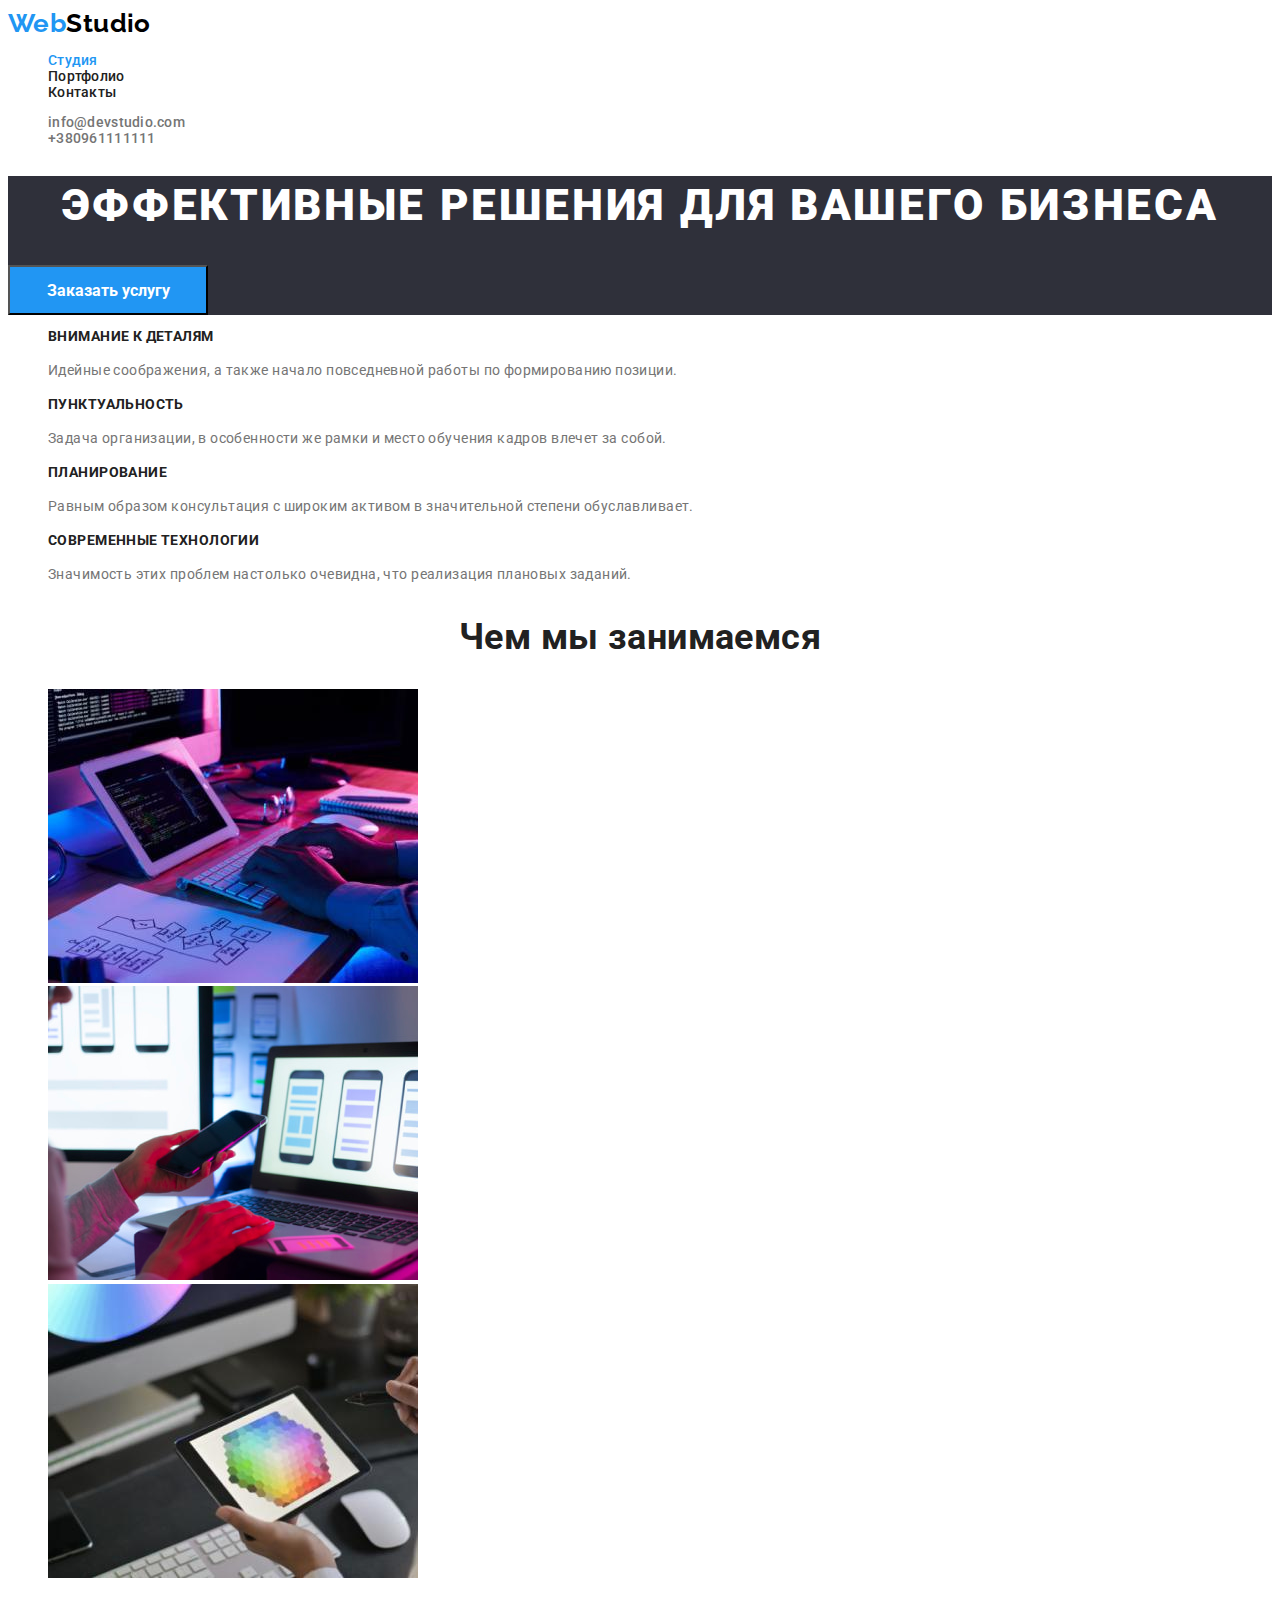
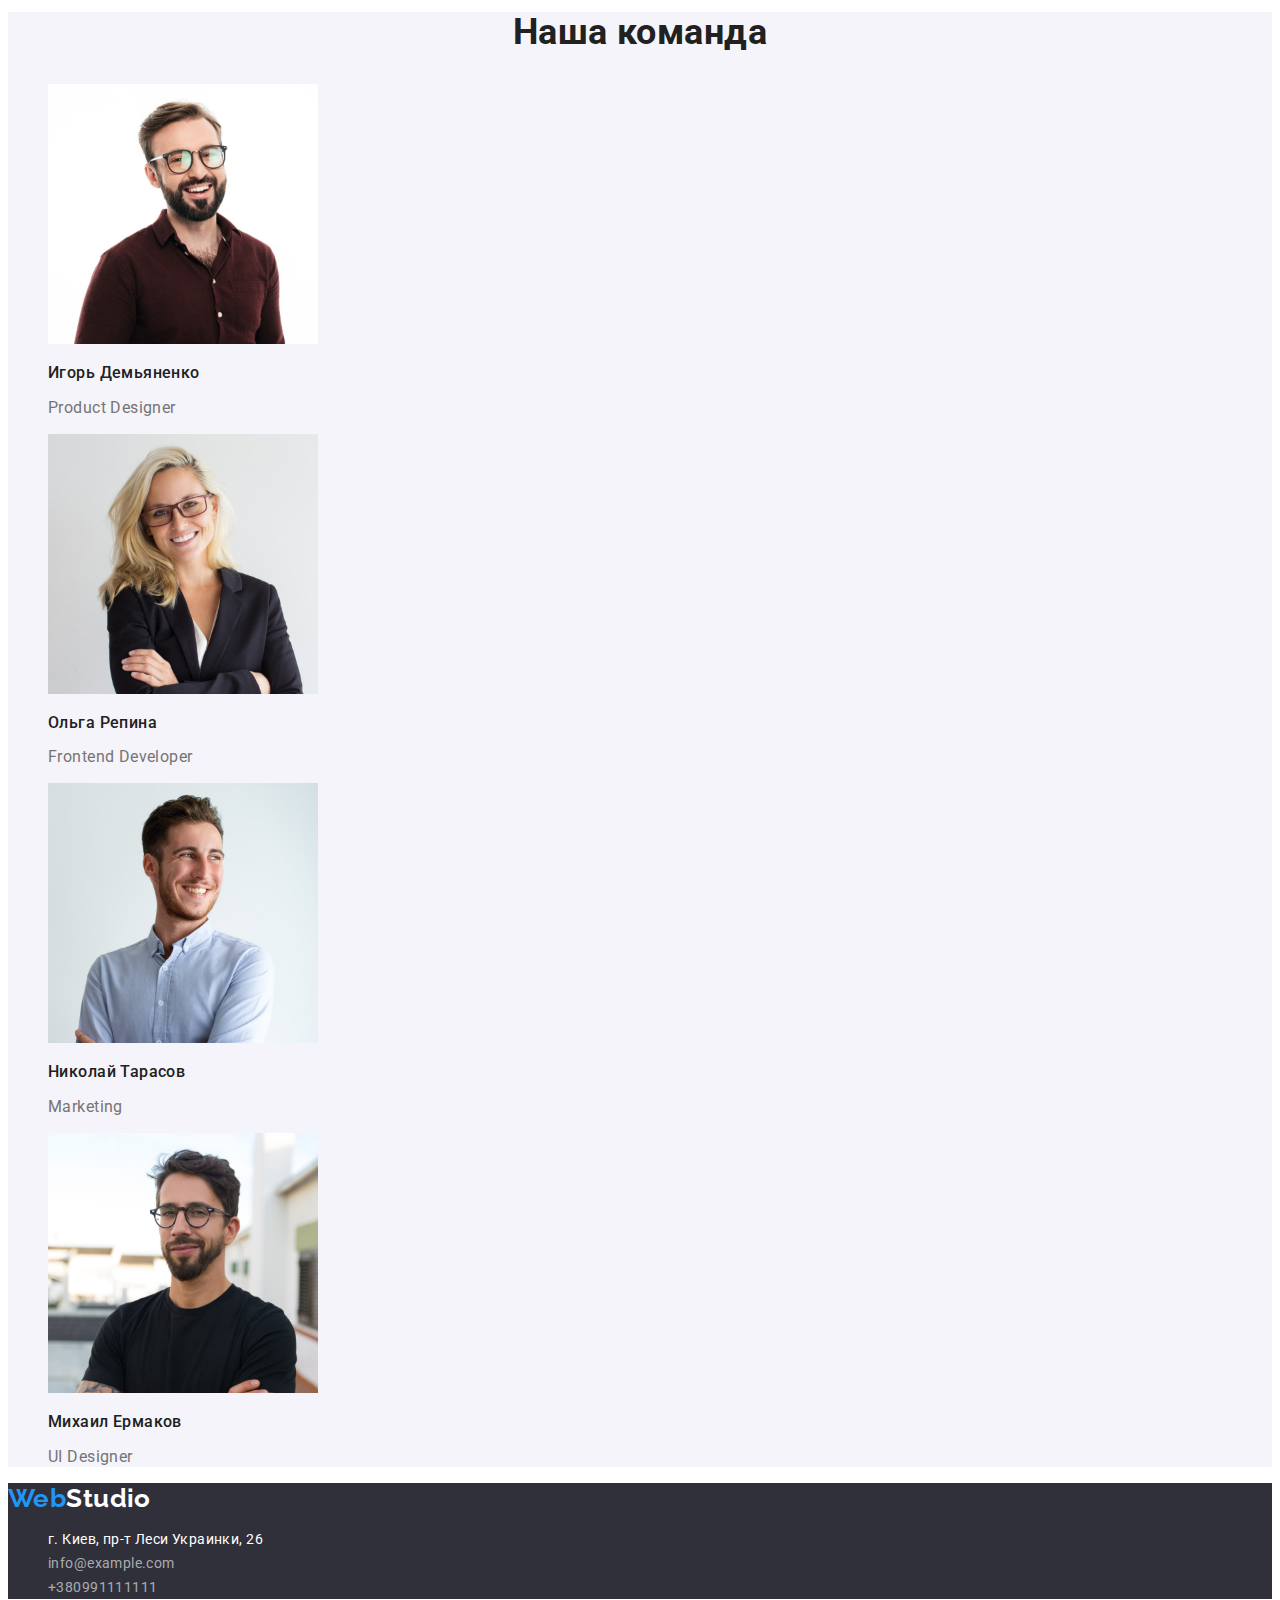
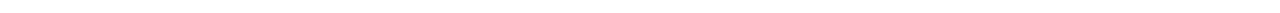
==== index.html @ 432b56c3 "Initial commit" ====
<!DOCTYPE html>
<html lang="ru">
  <head>
    <meta charset="UTF-8" />
    <meta http-equiv="X-UA-Compatible" content="IE=edge" />
    <meta name="viewport" content="width=device-width, initial-scale=1.0" />
    <link rel="stylesheet" href="./css/style.css" />
    <title>Webstudio</title>
    <link rel="preconnect" href="https://fonts.googleapis.com" />
    <link rel="preconnect" href="https://fonts.gstatic.com" crossorigin />
    <link
      href="https://fonts.googleapis.com/css2?family=Raleway:wght@700&family=Roboto:wght@400;500;700;900&display=swap"
      rel="stylesheet"
    />
  </head>

  <body>
    <header class="header">
      <!-- Лого -->
      <a href="./index.html" class="logo primary"
        >Web<span class="logo secondary">Studio</span></a
      >
      <!-- Навигация -->
      <nav class="nav">
        <ul class="site-nav list">
          <li class="site-nav-item">
            <a class="link current" href="./index.html">Студия</a>
          </li>
          <li class="site-nav-item">
            <a href="./portfolio.html">Портфолио</a>
          </li>
          <li class="site-nav item"><a href="">Контакты</a></li>
        </ul>
      </nav>
      <!-- Контакты -->
      <ul class="contact-nav list">
        <li class="contact-nav item">
          <a href="mailto:info@devstudio.com">info@devstudio.com</a>
        </li>
        <li class="contact-nav item">
          <a href="tel:+380961111111">+380961111111</a>
        </li>
      </ul>
    </header>
    <main>
      <!-- Герой -->
      <section class="hero">
        <h1 class="hero-title">Эффективные решения для вашего бизнеса</h1>
        <button class="button hero" type="button">Заказать услугу</button>
      </section>
      <!-- Преимущества -->
      <section class="features">
        <ul class="features-list">
          <li class="features-list-item">
            <h3 class="features-title">Внимание к деталям</h3>
            <p class="features-text">
              Идейные соображения, а также начало повседневной работы по
              формированию позиции.
            </p>
          </li>
          <li class="features-list-item">
            <h3 class="features-title">Пунктуальность</h3>
            <p class="features-text">
              Задача организации, в особенности же рамки и место обучения кадров
              влечет за собой.
            </p>
          </li>
          <li class="features-list-item">
            <h3 class="features-title">Планирование</h3>
            <p class="features-text">
              Равным образом консультация с широким активом в значительной
              степени обуславливает.
            </p>
          </li>
          <li class="features-list-item">
            <h3 class="features-title">Современные технологии</h3>
            <p class="features-text">
              Значимость этих проблем настолько очевидна, что реализация
              плановых заданий.
            </p>
          </li>
        </ul>
      </section>
      <section class="section">
        <!-- Чем мы занимаемся -->
        <h2 class="section-title">Чем мы занимаемся</h2>
        <ul class="list">
          <li>
            <img
              src="./images/studio/img5.jpg"
              alt="Наш код"
              width="370"
              height="294"
            />
          </li>
          <li>
            <img
              src="./images/studio/img6.jpg"
              alt="Наш дизайн"
              width="370"
              height="294"
            />
          </li>
          <li>
            <img
              src="./images/studio/img7.jpg"
              alt="Наше приложение"
              width="370"
              height="294"
            />
          </li>
        </ul>
      </section>
      <section class="team">
        <!-- Команда -->
        <h2 class="team-title">Наша команда</h2>
        <ul class="team-list list">
          <li class="team-item">
            <img
              src="./images/studio/img1.jpg"
              alt="Игорь Демьяненко"
              width="270"
              height="260"
            />
            <h3 class="team-title-name">Игорь Демьяненко</h3>
            <p class="team-discription">Product Designer</p>
          </li>
          <li class="team-item">
            <img
              src="./images/studio/img2.jpg"
              alt="Ольга Репина"
              width="270"
              height="260"
            />
            <h3 class="team-title-name">Ольга Репина</h3>
            <p class="team-discription">Frontend Developer</p>
          </li>
          <li class="team-item">
            <img
              src="./images/studio/img3.jpg"
              alt="Николай Тарасов"
              width="270"
              height="260"
            />
            <h3 class="team-title-name">Николай Тарасов</h3>
            <p class="team-discription">Marketing</p>
          </li>
          <li class="team-item">
            <img
              src="./images/studio/img4.jpg"
              alt="Михаил Ермаков"
              width="270"
              height="260"
            />
            <h3 class="team-title-name">Михаил Ермаков</h3>
            <p class="team-discription">UI Designer</p>
          </li>
        </ul>
      </section>
    </main>
    <footer class="footer">
      <!-- Футер -->
      <a href="./index.html" class="logo primary"
        >Web<span class="logo footer">Studio</span></a
      >
      <address>
        <ul class="list">
          <li class="footer-link">
            <a
              target="_blank"
              rel="noopener noreferrer"
              href="https://goo.gl/maps/xk3SuX6XyrTpY8Za6"
              >г. Киев, пр-т Леси Украинки, 26</a
            >
          </li>
          <li class="footer-item">
            <a href="mailto:info@example.com">info@example.com</a>
          </li>
          <li class="footer-item">
            <a href="tel:+380991111111">+380991111111</a>
          </li>
        </ul>
      </address>
    </footer>
  </body>
</html>
---- css/style.css ----
:root {
  --primary-text-color: #212121;
  --title-text-color: #757575;
  --accent-color: #2196f3;
}

body {
  background-color: #ffffff;
  color: var(--primary-text-color);
  font-family: "Roboto", sans-serif;
  letter-spacing: 0.03em;
  font-size: 14px;
  line-height: 1.14;
}

.list {
  list-style: none;
}
/* Веб-студия */

/* Основной цвет текста #212121 */
/* Вторичный цвет текста #757575*/

/* Белый #ffffff; */
/* Акцент #2196F3;
/* Вторичный #F5F4FA */

/* Logo */
.logo {
  font-family: "Raleway", sans-serif;
  font-weight: 700;
  font-size: 26px;
  line-height: 1.19;
  color: var(--accent-color);
  text-decoration: none;
}
.logo.secondary {
  color: #000000;
}
.logo.footer {
  color: #ffffff;
}
/* .logo:hover, .logo:focus {
    color: var(--primary-text-color);
} */
/* Site-nav */
.site-nav.list .link.current {
  color: var(--accent-color);
}

.site-nav a {
  color: var(--primary-text-color);
}

.site-nav a:hover,
.site-nav a:focus {
  color: var(--accent-color);
}
.site-nav {
  font-weight: 500;
  letter-spacing: 0.02em;
  color: var(--primary-text-color);
}
.site-nav a {
  text-decoration: none;
}

/* Contact-nav */
.contact-nav {
  font-weight: 500;
  letter-spacing: 0.02em;
}
.contact-nav a {
  color: var(--title-text-color);
  text-decoration: none;
}
.contact-nav a:hover,
.contact-nav a:focus {
  color: var(--accent-color);
}
/* Герой */

.hero {
  background-color: #2f303a;
  color: #ffffff;
}
.hero-title {
  font-weight: 900;
  font-size: 44px;
  line-height: 1.36;
  text-align: center;
  text-transform: uppercase;
  letter-spacing: 0.06em;
}
.button {
  font-family: "Roboto", sans-serif;
  width: 200px;
  height: 50px;
  background: var(--accent-color);
  font-weight: 700;
  font-size: 16px;
  line-height: 1.87;
  text-align: center;
  cursor: pointer;
  color: #ffffff;
}
.button:hover,
.button:focus {
  background-color: #1373c2;
  color: #ffffff;
}
/* Преимущества */
.features-title {
  font-weight: 700;
  text-transform: uppercase;
  font-size: 14px;
}
.features-text {
  line-height: 1.71;
  color: var(--title-text-color);
}
.features-list .title {
  color: var(--primary-text-color);
}
.features-list {
  list-style: none;
}
/* Чем мы занимаемся*/
.section-title {
  font-weight: 700;
  font-size: 36px;
  color: var(--primary-text-color);
  line-height: 1.16;
  text-align: center;
}

/* Команда */
.team {
  background-color: #f5f4fa;
}
.team-title {
  font-weight: 700;
  font-size: 36px;
  line-height: 1.16;
  color: var(--primary-text-color);
  text-align: center;
}
.team-title-name {
  font-weight: 500;
  font-size: 16px;
  line-height: 1.18;
  color: var(--primary-text-color);
}
.team-discription {
  font-size: 16px;
  line-height: 1.18;
  color: var(--title-text-color);
}
/* Футер */
.footer {
  background: #2f303a;
}
.footer a {
  text-decoration: none;
}
a[href="https://goo.gl/maps/xk3SuX6XyrTpY8Za6"]
{
  color: #ffffff;
  line-height: 1.71;
}
.footer-item a {
  font-size: 14px;
  color: rgba(255, 255, 255, 0.6);
  line-height: 1.71;
}
.footer a:hover,
.footer a:focus {
  color: var(--accent-color);
}
address li {
  font-style: normal;
}
/* Портфолио */

.portfolio-button {
  font-family: "Roboto", sans-serif;
  cursor: pointer;
  background: #f5f4fa;
  font-weight: 500;
  font-size: 16px;
  line-height: 1.62;
  text-align: center;
  width: 145px;
  height: 38px;
}
.portfolio-button:hover,
.portfolio-button:focus {
  background-color: var(--accent-color);
  color: #ffffff;
}
.works-title {
  font-weight: 700;
  font-size: 18px;
  line-height: 2;
  letter-spacing: 0.06em;
}
.works-text {
  font-size: 16px;
  line-height: 1.88;
  letter-spacing: 0.03em;
  color: var(--title-text-color);
}
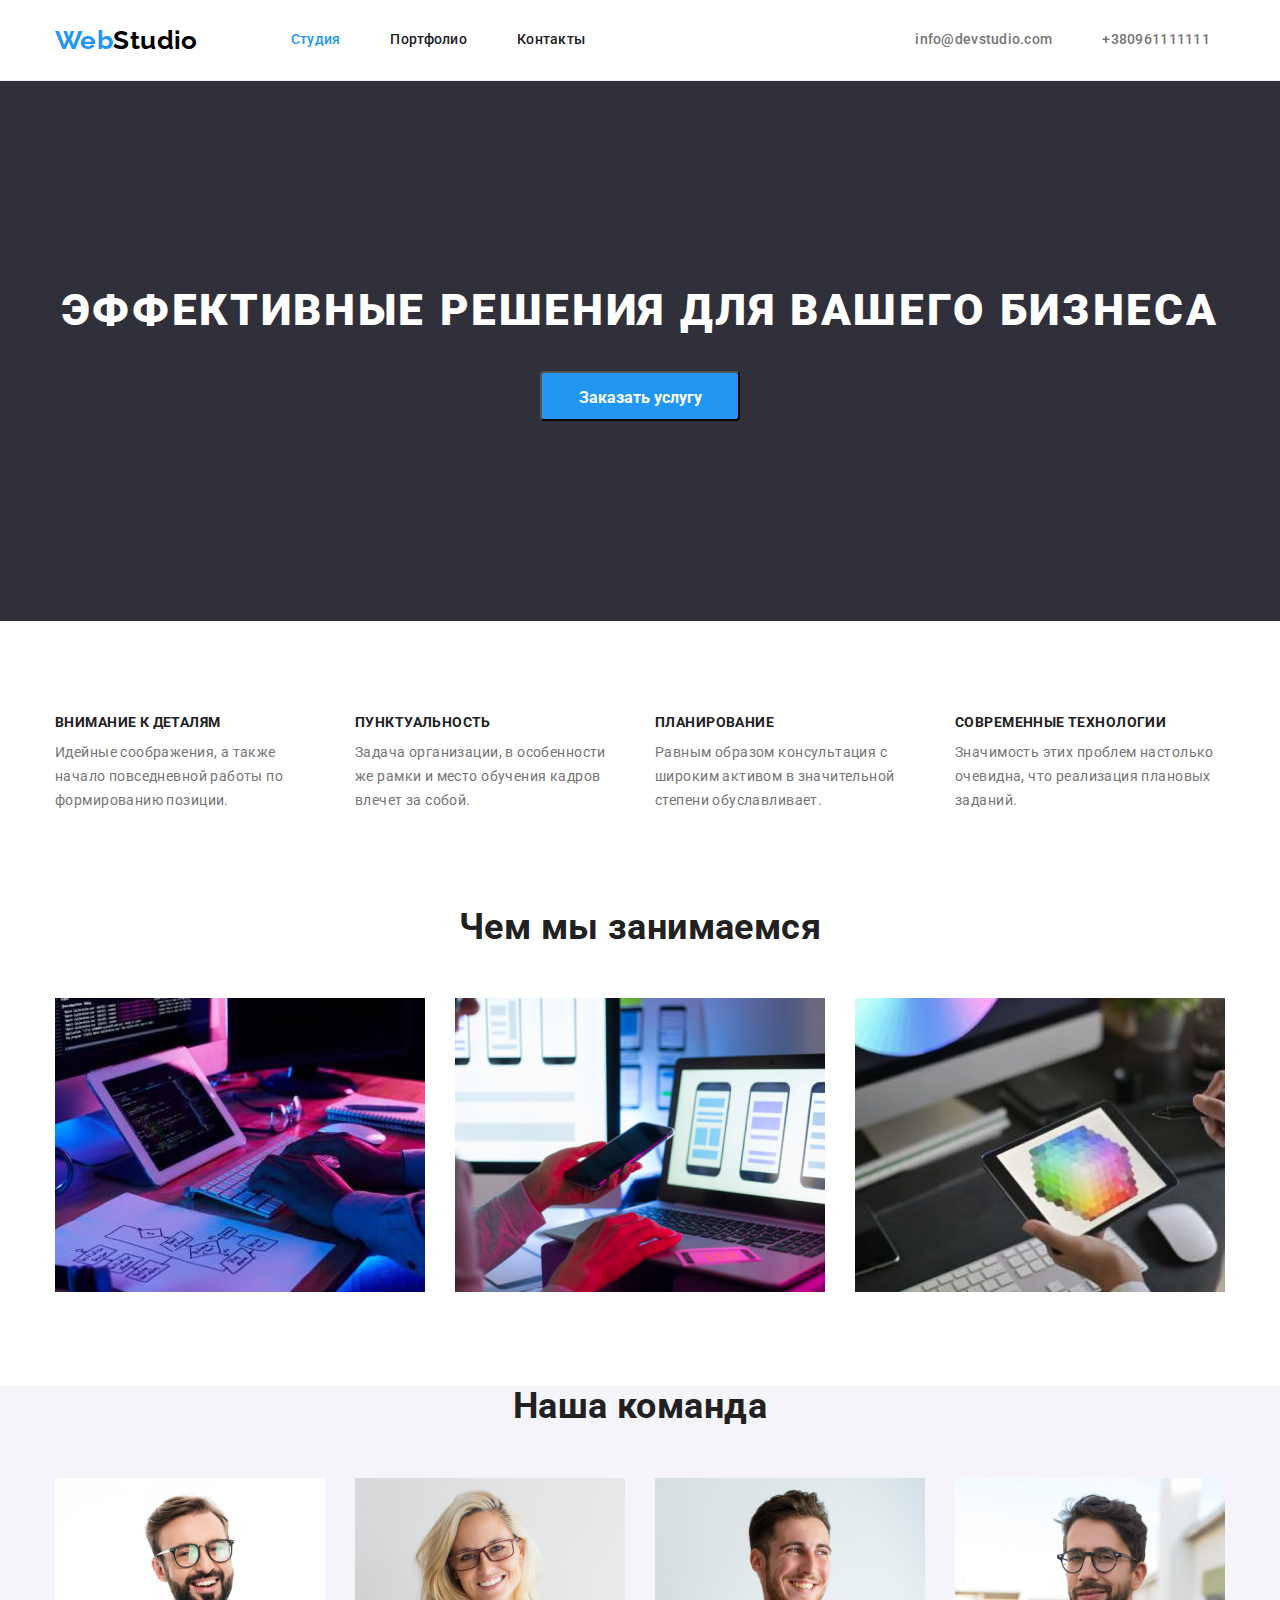
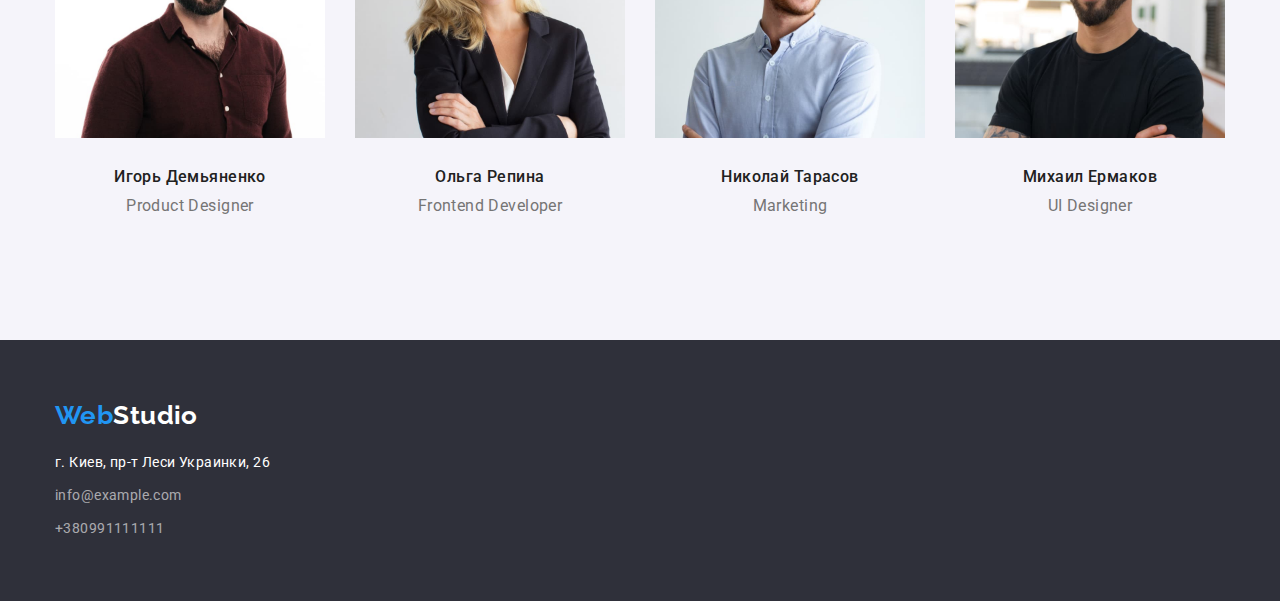
==== commit 5222f1e8: "Add files via upload" ====
--- a/index.html
+++ b/index.html
@@ -4,44 +4,51 @@
     <meta charset="UTF-8" />
     <meta http-equiv="X-UA-Compatible" content="IE=edge" />
     <meta name="viewport" content="width=device-width, initial-scale=1.0" />
+    <link
+      rel="stylesheet"
+      href="https://cdnjs.cloudflare.com/ajax/libs/modern-normalize/1.0.0/modern-normalize.min.css"
+    />
     <link rel="stylesheet" href="./css/style.css" />
     <title>Webstudio</title>
-    <link rel="preconnect" href="https://fonts.googleapis.com" />
-    <link rel="preconnect" href="https://fonts.gstatic.com" crossorigin />
     <link
       href="https://fonts.googleapis.com/css2?family=Raleway:wght@700&family=Roboto:wght@400;500;700;900&display=swap"
       rel="stylesheet"
     />
+    <link rel="preconnect" href="https://fonts.googleapis.com" />
+    <link rel="preconnect" href="https://fonts.gstatic.com" crossorigin />
   </head>
 
   <body>
     <header class="header">
-      <!-- Лого -->
-      <a href="./index.html" class="logo primary"
-        >Web<span class="logo secondary">Studio</span></a
-      >
-      <!-- Навигация -->
-      <nav class="nav">
-        <ul class="site-nav list">
-          <li class="site-nav-item">
-            <a class="link current" href="./index.html">Студия</a>
+      <div class="container main-nav">
+        <!-- Лого -->
+        <a href="./index.html" class="logo primary"
+          >Web<span class="logo secondary">Studio</span></a
+        >
+        <!-- Навигация -->
+        <nav class="nav">
+          <ul class="site-nav list">
+            <li class="site-nav-item">
+              <a class="link current" href="./index.html">Студия</a>
+            </li>
+            <li class="site-nav-item">
+              <a href="./portfolio.html">Портфолио</a>
+            </li>
+            <li class="site-nav-item"><a href="">Контакты</a></li>
+          </ul>
+        </nav>
+        <!-- Контакты -->
+        <ul class="contact-nav list">
+          <li class="contact-nav item">
+            <a href="mailto:info@devstudio.com">info@devstudio.com</a>
           </li>
-          <li class="site-nav-item">
-            <a href="./portfolio.html">Портфолио</a>
+          <li class="contact-nav item">
+            <a href="tel:+380961111111">+380961111111</a>
           </li>
-          <li class="site-nav item"><a href="">Контакты</a></li>
         </ul>
-      </nav>
-      <!-- Контакты -->
-      <ul class="contact-nav list">
-        <li class="contact-nav item">
-          <a href="mailto:info@devstudio.com">info@devstudio.com</a>
-        </li>
-        <li class="contact-nav item">
-          <a href="tel:+380961111111">+380961111111</a>
-        </li>
-      </ul>
+      </div>
     </header>
+
     <main>
       <!-- Герой -->
       <section class="hero">
@@ -50,137 +57,154 @@
       </section>
       <!-- Преимущества -->
       <section class="features">
-        <ul class="features-list">
-          <li class="features-list-item">
-            <h3 class="features-title">Внимание к деталям</h3>
-            <p class="features-text">
-              Идейные соображения, а также начало повседневной работы по
-              формированию позиции.
-            </p>
-          </li>
-          <li class="features-list-item">
-            <h3 class="features-title">Пунктуальность</h3>
-            <p class="features-text">
-              Задача организации, в особенности же рамки и место обучения кадров
-              влечет за собой.
-            </p>
-          </li>
-          <li class="features-list-item">
-            <h3 class="features-title">Планирование</h3>
-            <p class="features-text">
-              Равным образом консультация с широким активом в значительной
-              степени обуславливает.
-            </p>
-          </li>
-          <li class="features-list-item">
-            <h3 class="features-title">Современные технологии</h3>
-            <p class="features-text">
-              Значимость этих проблем настолько очевидна, что реализация
-              плановых заданий.
-            </p>
-          </li>
-        </ul>
+        <div class="container">
+          <ul class="features-list">
+            <li class="features-list-item">
+              <h3 class="features-title">Внимание к деталям</h3>
+              <p class="features-text">
+                Идейные соображения, а также начало повседневной работы по
+                формированию позиции.
+              </p>
+            </li>
+            <li class="features-list-item">
+              <h3 class="features-title">Пунктуальность</h3>
+              <p class="features-text">
+                Задача организации, в особенности же рамки и место обучения
+                кадров влечет за собой.
+              </p>
+            </li>
+            <li class="features-list-item">
+              <h3 class="features-title">Планирование</h3>
+              <p class="features-text">
+                Равным образом консультация с широким активом в значительной
+                степени обуславливает.
+              </p>
+            </li>
+            <li class="features-list-item">
+              <h3 class="features-title">Современные технологии</h3>
+              <p class="features-text">
+                Значимость этих проблем настолько очевидна, что реализация
+                плановых заданий.
+              </p>
+            </li>
+          </ul>
+        </div>
       </section>
       <section class="section">
-        <!-- Чем мы занимаемся -->
-        <h2 class="section-title">Чем мы занимаемся</h2>
-        <ul class="list">
-          <li>
-            <img
-              src="./images/studio/img5.jpg"
-              alt="Наш код"
-              width="370"
-              height="294"
-            />
-          </li>
-          <li>
-            <img
-              src="./images/studio/img6.jpg"
-              alt="Наш дизайн"
-              width="370"
-              height="294"
-            />
-          </li>
-          <li>
-            <img
-              src="./images/studio/img7.jpg"
-              alt="Наше приложение"
-              width="370"
-              height="294"
-            />
-          </li>
-        </ul>
-      </section>
+        <div class="container">
+          <!-- Чем мы занимаемся -->
+          <h2 class="section-title">Чем мы занимаемся</h2>
+
+          <ul class="section-list list">
+            <li class="section-list-item">
+              <img
+                src="./images/studio/img5.jpg"
+                alt="Наш код"
+                width="370"
+                height="294"
+              />
+            </li>
+            <li class="section-list-item">
+              <img
+                src="./images/studio/img6.jpg"
+                alt="Наш дизайн"
+                width="370"
+                height="294"
+              />
+            </li>
+            <li class="section-list-item">
+              <img
+                src="./images/studio/img7.jpg"
+                alt="Наше приложение"
+                width="370"
+                height="294"
+              />
+            </li>
+          </ul>
+        </div>
+      </section>
+      <!-- Команда -->
       <section class="team">
-        <!-- Команда -->
-        <h2 class="team-title">Наша команда</h2>
-        <ul class="team-list list">
-          <li class="team-item">
-            <img
-              src="./images/studio/img1.jpg"
-              alt="Игорь Демьяненко"
-              width="270"
-              height="260"
-            />
-            <h3 class="team-title-name">Игорь Демьяненко</h3>
-            <p class="team-discription">Product Designer</p>
-          </li>
-          <li class="team-item">
-            <img
-              src="./images/studio/img2.jpg"
-              alt="Ольга Репина"
-              width="270"
-              height="260"
-            />
-            <h3 class="team-title-name">Ольга Репина</h3>
-            <p class="team-discription">Frontend Developer</p>
-          </li>
-          <li class="team-item">
-            <img
-              src="./images/studio/img3.jpg"
-              alt="Николай Тарасов"
-              width="270"
-              height="260"
-            />
-            <h3 class="team-title-name">Николай Тарасов</h3>
-            <p class="team-discription">Marketing</p>
-          </li>
-          <li class="team-item">
-            <img
-              src="./images/studio/img4.jpg"
-              alt="Михаил Ермаков"
-              width="270"
-              height="260"
-            />
-            <h3 class="team-title-name">Михаил Ермаков</h3>
-            <p class="team-discription">UI Designer</p>
-          </li>
-        </ul>
+        <div class="container">
+          <h2 class="team-title">Наша команда</h2>
+          <ul class="team-list list">
+            <li class="team-item">
+              <img
+                src="./images/studio/img1.jpg"
+                alt="Игорь Демьяненко"
+                width="270"
+                height="260"
+              />
+              <div class="team-border">
+                <h3 class="team-title-name">Игорь Демьяненко</h3>
+                <p class="team-discription">Product Designer</p>
+              </div>
+            </li>
+            <li class="team-item">
+              <img
+                src="./images/studio/img2.jpg"
+                alt="Ольга Репина"
+                width="270"
+                height="260"
+              />
+              <div class="team-border">
+                <h3 class="team-title-name">Ольга Репина</h3>
+                <p class="team-discription">Frontend Developer</p>
+              </div>
+            </li>
+            <li class="team-item">
+              <img
+                src="./images/studio/img3.jpg"
+                alt="Николай Тарасов"
+                width="270"
+                height="260"
+              />
+              <div class="team-border">
+                <h3 class="team-title-name">Николай Тарасов</h3>
+                <p class="team-discription">Marketing</p>
+              </div>
+            </li>
+            <li class="team-item">
+              <img
+                src="./images/studio/img4.jpg"
+                alt="Михаил Ермаков"
+                width="270"
+                height="260"
+              />
+              <div class="team-border">
+                <h3 class="team-title-name">Михаил Ермаков</h3>
+                <p class="team-discription">UI Designer</p>
+              </div>
+            </li>
+          </ul>
+        </div>
       </section>
     </main>
     <footer class="footer">
-      <!-- Футер -->
-      <a href="./index.html" class="logo primary"
-        >Web<span class="logo footer">Studio</span></a
-      >
-      <address>
-        <ul class="list">
-          <li class="footer-link">
-            <a
-              target="_blank"
-              rel="noopener noreferrer"
-              href="https://goo.gl/maps/xk3SuX6XyrTpY8Za6"
-              >г. Киев, пр-т Леси Украинки, 26</a
-            >
-          </li>
-          <li class="footer-item">
-            <a href="mailto:info@example.com">info@example.com</a>
-          </li>
-          <li class="footer-item">
-            <a href="tel:+380991111111">+380991111111</a>
-          </li>
-        </ul>
-      </address>
+      <div class="container">
+        <!-- Футер -->
+        <a href="./index.html" class="logo primary footer-logo"
+          >Web<span class="logo footer footer-logo">Studio</span></a
+        >
+        <address>
+          <ul class="address list">
+            <li class="footer-link">
+              <a
+                target="_blank"
+                rel="noopener noreferrer"
+                href="https://goo.gl/maps/xk3SuX6XyrTpY8Za6"
+                >г. Киев, пр-т Леси Украинки, 26</a
+              >
+            </li>
+            <li class="footer-item">
+              <a href="mailto:info@example.com">info@example.com</a>
+            </li>
+            <li class="footer-item">
+              <a href="tel:+380991111111">+380991111111</a>
+            </li>
+          </ul>
+        </address>
+      </div>
     </footer>
   </body>
 </html>
--- a/css/style.css
+++ b/css/style.css
@@ -5,15 +5,41 @@
 }
 
 body {
+  font-family: "Roboto", sans-serif;
   background-color: #ffffff;
   color: var(--primary-text-color);
-  font-family: "Roboto", sans-serif;
   letter-spacing: 0.03em;
   font-size: 14px;
   line-height: 1.14;
-}
-
+  font-style: normal;
+}
+.container {
+  margin-left: auto;
+  margin-right: auto;
+  padding-left: 15px;
+  padding-right: 15px;
+
+  width: 1200px;
+  /* outline: 2px solid tomato; */
+}
+img {
+  display: block;
+}
+.header {
+  border-bottom: 1px solid #ececec;
+}
+
+h1,
+h2,
+h3,
+h4,
+p {
+  margin-top: 0;
+  margin-bottom: 0;
+}
 .list {
+  padding: 0;
+  margin: 0;
   list-style: none;
 }
 /* Веб-студия */
@@ -44,12 +70,30 @@
     color: var(--primary-text-color);
 } */
 /* Site-nav */
+.main-nav {
+  display: flex;
+  align-items: center;
+}
+
 .site-nav.list .link.current {
   color: var(--accent-color);
 }
 
+.site-nav .site-nav-item:not(:last-child) {
+  margin-right: 50px;
+}
+
+.site-nav {
+  margin-right: 330px;
+  display: flex;
+  margin-left: 93px;
+}
+
 .site-nav a {
   color: var(--primary-text-color);
+  display: block;
+  padding-top: 32px;
+  padding-bottom: 32px;
 }
 
 .site-nav a:hover,
@@ -67,10 +111,18 @@
 
 /* Contact-nav */
 .contact-nav {
+  display: flex;
+
   font-weight: 500;
   letter-spacing: 0.02em;
 }
+.contact-nav.list .item + .item {
+  margin-left: 50px;
+}
 .contact-nav a {
+  padding-top: 32px;
+  padding-bottom: 32px;
+
   color: var(--title-text-color);
   text-decoration: none;
 }
@@ -81,10 +133,16 @@
 /* Герой */
 
 .hero {
+  /* margin-bottom: 94px; */
+
   background-color: #2f303a;
   color: #ffffff;
+  text-align: center;
 }
 .hero-title {
+  padding-top: 200px;
+  padding-bottom: 30px;
+
   font-weight: 900;
   font-size: 44px;
   line-height: 1.36;
@@ -93,8 +151,13 @@
   letter-spacing: 0.06em;
 }
 .button {
+  display: inline-block;
+  border-radius: 4px;
+  padding: 10px 32px;
+  margin-bottom: 200px;
+
   font-family: "Roboto", sans-serif;
-  width: 200px;
+  min-width: 200px;
   height: 50px;
   background: var(--accent-color);
   font-weight: 700;
@@ -103,6 +166,7 @@
   text-align: center;
   cursor: pointer;
   color: #ffffff;
+  text-align: center;
 }
 .button:hover,
 .button:focus {
@@ -110,7 +174,14 @@
   color: #ffffff;
 }
 /* Преимущества */
+.features {
+  padding-top: 94px;
+  padding-bottom: 94px;
+}
 .features-title {
+  padding: 0;
+  margin-bottom: 10px;
+
   font-weight: 700;
   text-transform: uppercase;
   font-size: 14px;
@@ -123,35 +194,91 @@
   color: var(--primary-text-color);
 }
 .features-list {
+  padding: 0;
+  margin: 0;
+
   list-style: none;
 }
+
+.features-list {
+  display: flex;
+  flex-wrap: wrap;
+  margin-left: auto;
+  margin-right: auto;
+}
+
+.features-list-item {
+  width: 270px;
+}
+
+.features-list .features-list-item + .features-list-item {
+  margin-left: 30px;
+}
+
 /* Чем мы занимаемся*/
+
+.section {
+  padding-bottom: 94px;
+}
+.section-list {
+  display: flex;
+  flex-wrap: wrap;
+  margin-left: auto;
+  margin-right: auto;
+}
 .section-title {
+  padding-bottom: 50px;
+
   font-weight: 700;
   font-size: 36px;
   color: var(--primary-text-color);
   line-height: 1.16;
   text-align: center;
 }
-
+.section-list .section-list-item + .section-list-item {
+  margin-left: 30px;
+}
 /* Команда */
 .team {
   background-color: #f5f4fa;
 }
+
 .team-title {
+  padding-bottom: 50px;
+
   font-weight: 700;
   font-size: 36px;
   line-height: 1.16;
   color: var(--primary-text-color);
   text-align: center;
 }
+.team-list {
+  padding-bottom: 94px;
+
+  display: flex;
+  flex-wrap: wrap;
+  margin-left: auto;
+  margin-right: auto;
+  text-align: center;
+}
+.team-border {
+  padding-top: 30px;
+  padding-bottom: 30px;
+}
+.team-list .team-item + .team-item {
+  margin-left: 30px;
+}
 .team-title-name {
+  margin-bottom: 10px;
+
   font-weight: 500;
   font-size: 16px;
   line-height: 1.18;
   color: var(--primary-text-color);
 }
 .team-discription {
+  /* margin-bottom: 30px; */
+
   font-size: 16px;
   line-height: 1.18;
   color: var(--title-text-color);
@@ -161,7 +288,12 @@
   background: #2f303a;
 }
 .footer a {
+  display: block;
   text-decoration: none;
+}
+.footer-logo {
+  padding-top: 60px;
+  padding-bottom: 20px;
 }
 a[href="https://goo.gl/maps/xk3SuX6XyrTpY8Za6"]
 {
@@ -177,12 +309,23 @@
 .footer a:focus {
   color: var(--accent-color);
 }
+.address .footer-item {
+  padding-top: 9px;
+}
+.address {
+  padding-bottom: 60px;
+}
 address li {
   font-style: normal;
+  margin-bottom: 0;
 }
 /* Портфолио */
 
 .portfolio-button {
+  display: inline-block;
+  border-radius: 4px;
+  padding: 6px 22px;
+
   font-family: "Roboto", sans-serif;
   cursor: pointer;
   background: #f5f4fa;
@@ -190,15 +333,35 @@
   font-size: 16px;
   line-height: 1.62;
   text-align: center;
-  width: 145px;
+  min-width: 73px;
   height: 38px;
-}
+  border-color: transparent;
+}
+
+.button-item {
+  margin-right: 8px;
+}
+.button-item:not(:last-child) {
+  margin-right: 8px;
+}
+
 .portfolio-button:hover,
 .portfolio-button:focus {
   background-color: var(--accent-color);
   color: #ffffff;
 }
+.button-list {
+  padding-top: 94px;
+  padding-bottom: 50px;
+  display: flex;
+  justify-content: center;
+}
+.button-title {
+  text-align: center;
+}
 .works-title {
+  margin-bottom: 4px;
+
   font-weight: 700;
   font-size: 18px;
   line-height: 2;
@@ -210,3 +373,66 @@
   letter-spacing: 0.03em;
   color: var(--title-text-color);
 }
+.works-list {
+  display: flex;
+  flex-wrap: wrap;
+  margin-left: auto;
+  margin-right: auto;
+  padding-bottom: 94px;
+}
+
+.works-item {
+  margin-right: 30px;
+  margin-bottom: 30px;
+}
+.works-item:nth-child(3n) {
+  margin-right: 0;
+}
+.works-item:nth-last-child(-n + 3) {
+  margin-bottom: 0;
+}
+.border {
+  background: #ffffff;
+  border: 1px solid #eeeeee;
+  padding-right: 24px;
+  padding-left: 24px;
+  padding-top: 20px;
+  padding-bottom: 20px;
+}
+
+/* .works-item {
+  width: calc((100% - 60px) / 3);
+  margin-right: 30px;
+  border-bottom: 1px solid #EEEEEE;
+  border-left: 1px solid #EEEEEE;
+  border-right: 1px solid #EEEEEE;
+  margin-bottom: 30px;
+  }
+  
+
+.works-item:nth-child(3n) {
+  margin-right: 0;
+}
+.works-item:nth-last-child(-n + 3) {
+  margin-bottom: 0;
+}
+.works-title {
+  margin: 20px 24px 4px 24px;
+}
+.works-text {
+  margin: 0px 24px 20px 24px;
+}  */
+
+.visually-hidden {
+  position: absolute;
+  width: 1px;
+  height: 1px;
+  margin: -1px;
+  border: 0;
+  padding: 0;
+
+  white-space: nowrap;
+  clip-path: inset(100%);
+  clip: rect(0 0 0 0);
+  overflow: hidden;
+}
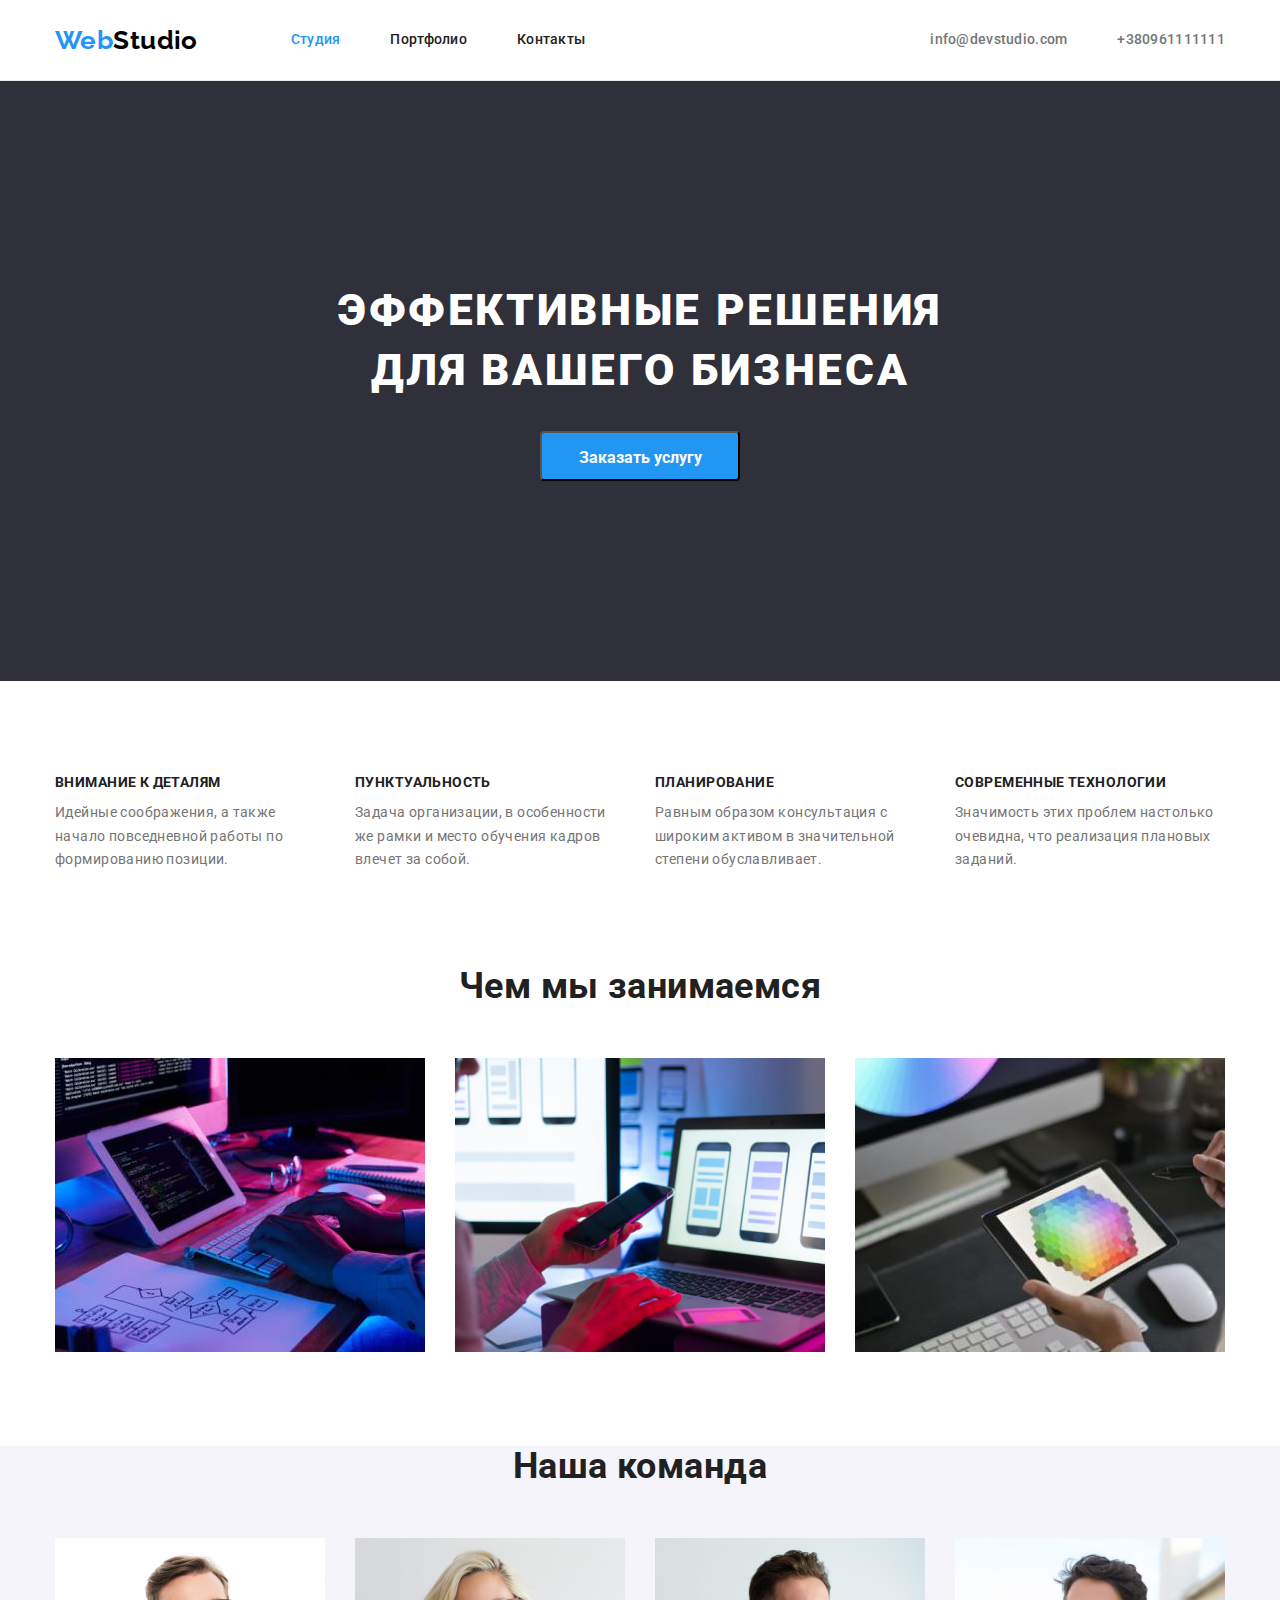
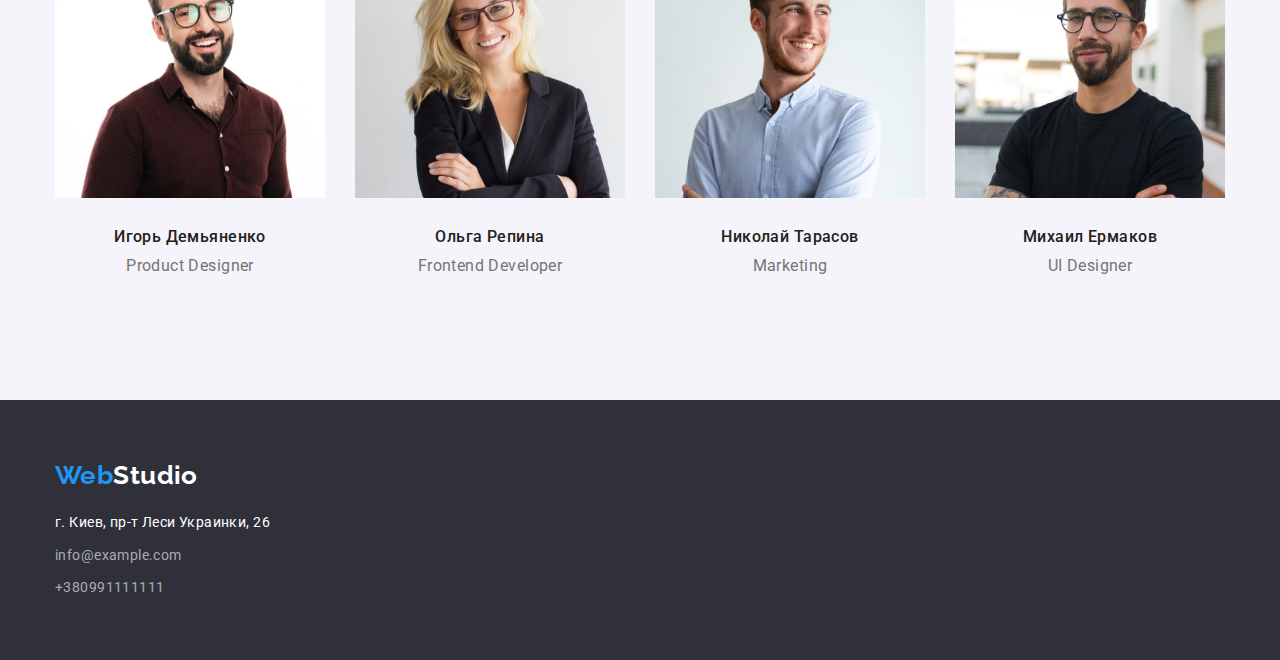
==== commit 5eacb4f5: "correcting mistakes" ====
--- a/index.html
+++ b/index.html
@@ -52,7 +52,10 @@
     <main>
       <!-- Герой -->
       <section class="hero">
-        <h1 class="hero-title">Эффективные решения для вашего бизнеса</h1>
+        <h1 class="hero-title">
+          Эффективные решения <br />
+          для вашего бизнеса
+        </h1>
         <button class="button hero" type="button">Заказать услугу</button>
       </section>
       <!-- Преимущества -->
--- a/css/style.css
+++ b/css/style.css
@@ -60,6 +60,9 @@
   color: var(--accent-color);
   text-decoration: none;
 }
+.main-nav .logo.primary {
+  margin-right: 93px;
+}
 .logo.secondary {
   color: #000000;
 }
@@ -84,9 +87,8 @@
 }
 
 .site-nav {
-  margin-right: 330px;
-  display: flex;
-  margin-left: 93px;
+  /* margin-right: 330px; */
+  display: flex;
 }
 
 .site-nav a {
@@ -112,6 +114,7 @@
 /* Contact-nav */
 .contact-nav {
   display: flex;
+  margin-left: auto;
 
   font-weight: 500;
   letter-spacing: 0.02em;
@@ -227,7 +230,7 @@
   margin-right: auto;
 }
 .section-title {
-  padding-bottom: 50px;
+  margin-bottom: 50px;
 
   font-weight: 700;
   font-size: 36px;
@@ -241,10 +244,11 @@
 /* Команда */
 .team {
   background-color: #f5f4fa;
+  padding-bottom: 94px;
 }
 
 .team-title {
-  padding-bottom: 50px;
+  margin-bottom: 50px;
 
   font-weight: 700;
   font-size: 36px;
@@ -253,8 +257,6 @@
   text-align: center;
 }
 .team-list {
-  padding-bottom: 94px;
-
   display: flex;
   flex-wrap: wrap;
   margin-left: auto;
@@ -285,6 +287,9 @@
 }
 /* Футер */
 .footer {
+  padding-top: 60px;
+  padding-bottom: 60px;
+
   background: #2f303a;
 }
 .footer a {
@@ -292,8 +297,7 @@
   text-decoration: none;
 }
 .footer-logo {
-  padding-top: 60px;
-  padding-bottom: 20px;
+  margin-bottom: 20px;
 }
 a[href="https://goo.gl/maps/xk3SuX6XyrTpY8Za6"]
 {
@@ -310,16 +314,18 @@
   color: var(--accent-color);
 }
 .address .footer-item {
-  padding-top: 9px;
-}
-.address {
-  padding-bottom: 60px;
-}
+  margin-top: 9px;
+}
+
 address li {
   font-style: normal;
   margin-bottom: 0;
 }
 /* Портфолио */
+.works {
+  padding-top: 94px;
+  padding-bottom: 94px;
+}
 
 .portfolio-button {
   display: inline-block;
@@ -351,8 +357,7 @@
   color: #ffffff;
 }
 .button-list {
-  padding-top: 94px;
-  padding-bottom: 50px;
+  margin-bottom: 50px;
   display: flex;
   justify-content: center;
 }
@@ -378,7 +383,6 @@
   flex-wrap: wrap;
   margin-left: auto;
   margin-right: auto;
-  padding-bottom: 94px;
 }
 
 .works-item {
